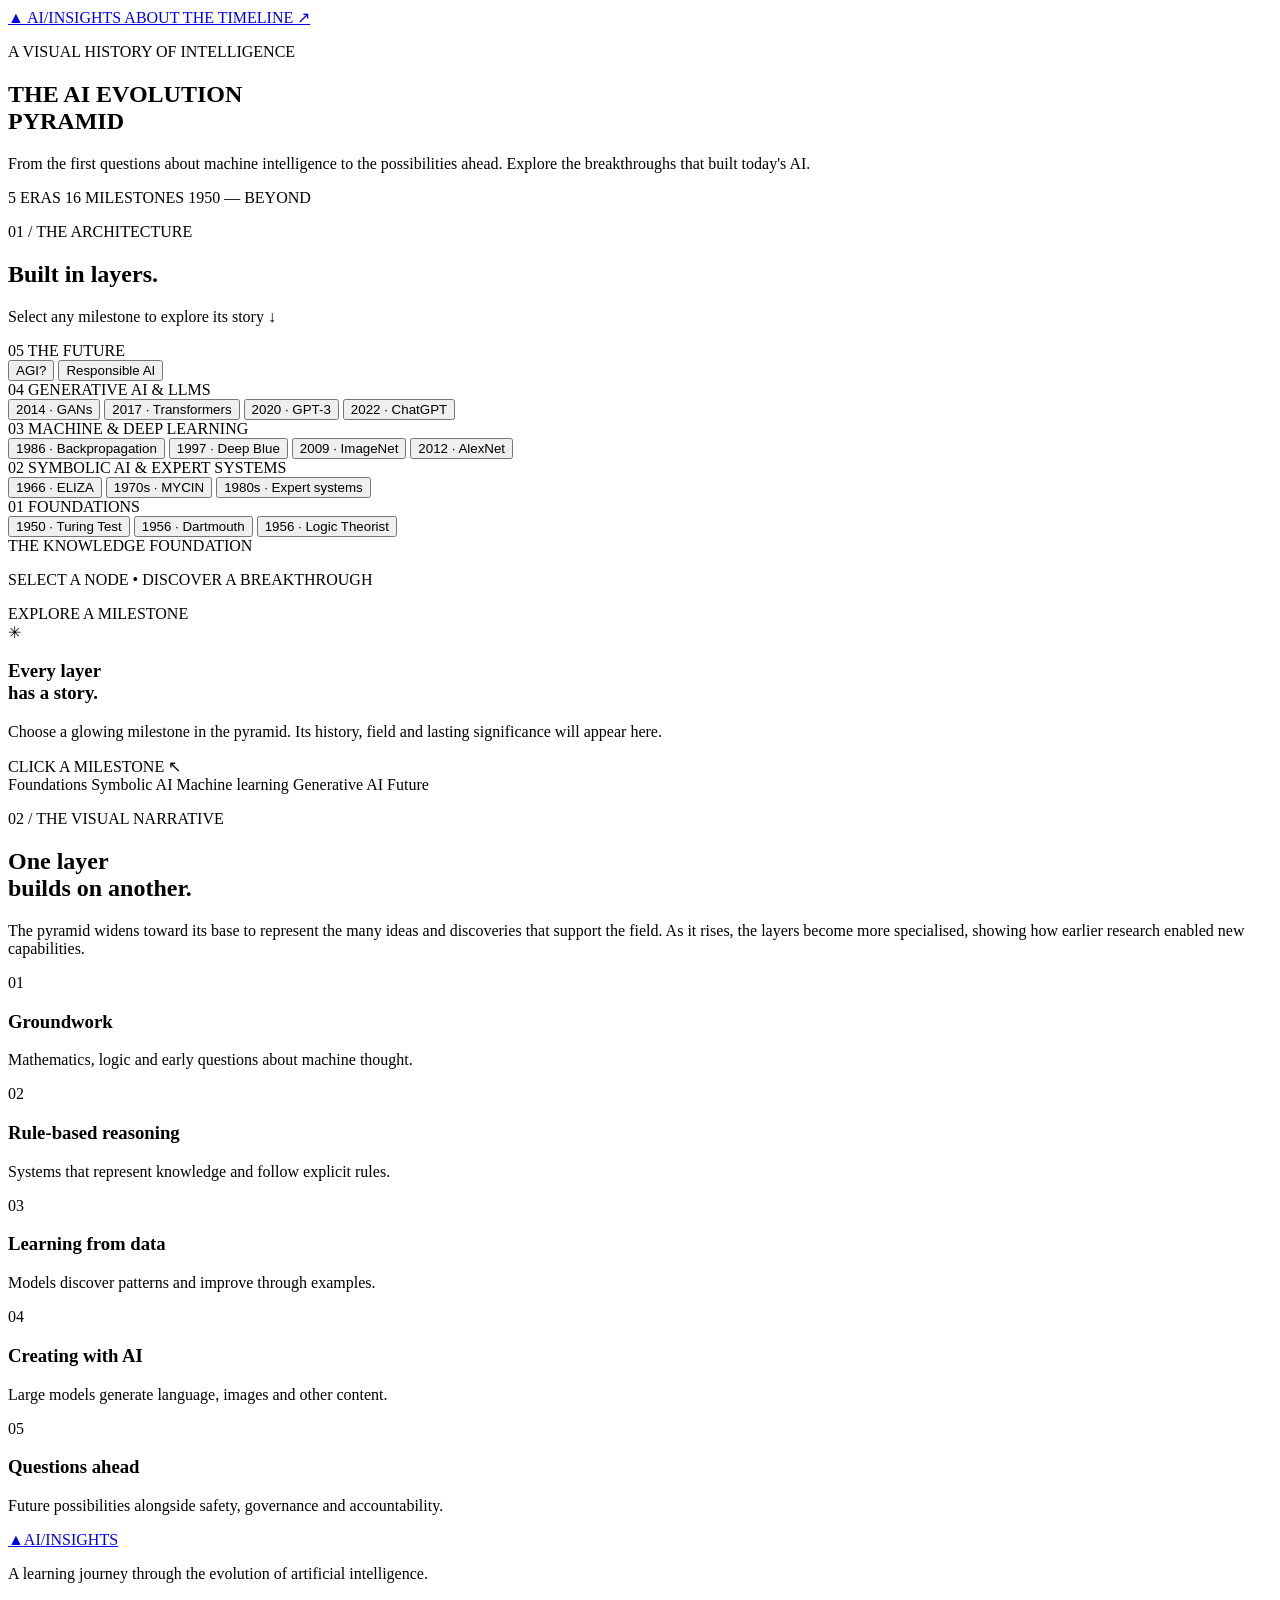
==== index.html @ 512c0566 "feat: add AI timeline pyramid interface" ====
<!doctype html>
<html lang="en">
<head>
  <meta charset="utf-8">
  <meta name="viewport" content="width=device-width, initial-scale=1">
  <meta name="description" content="Explore the evolution of artificial intelligence through an interactive five-layer timeline pyramid.">
  <meta name="theme-color" content="#070b18">
  <title>The AI Timeline Pyramid — From Foundations to the Future</title>
  <link rel="preconnect" href="https://fonts.googleapis.com">
  <link rel="preconnect" href="https://fonts.gstatic.com" crossorigin>
  <link href="https://fonts.googleapis.com/css2?family=DM+Mono:wght@400;500&family=Manrope:wght@400;500;600;700;800&display=swap" rel="stylesheet">
  <link rel="stylesheet" href="css/style.css">
  <script src="js/script.js" defer></script>
</head>
<body>
  <div class="ambient ambient-one" aria-hidden="true"></div>
  <div class="ambient ambient-two" aria-hidden="true"></div>
  <header class="site-header">
    <a class="brand" href="#top" aria-label="AI Timeline Pyramid home">
      <span class="brand-mark" aria-hidden="true">▲</span>
      <span>AI<span class="brand-muted">/</span>INSIGHTS</span>
    </a>
    <a class="header-link" href="#about">ABOUT THE TIMELINE <span aria-hidden="true">↗</span></a>
  </header>

  <main id="top">
    <section class="hero" aria-labelledby="page-title">
      <p class="eyebrow"><span class="eyebrow-line"></span> A VISUAL HISTORY OF INTELLIGENCE</p>
      <h1 id="page-title">THE AI <span>EVOLUTION</span><br>PYRAMID</h1>
      <p class="hero-copy">From the first questions about machine intelligence to the possibilities ahead. Explore the breakthroughs that built today's AI.</p>
      <div class="hero-meta">
        <span><i class="status-dot"></i> 5 ERAS</span>
        <span>16 MILESTONES</span>
        <span>1950 — BEYOND</span>
      </div>
    </section>

    <section class="explorer" aria-label="Interactive AI history pyramid">
      <div class="section-heading">
        <div>
          <p class="eyebrow">01 / THE ARCHITECTURE</p>
          <h2>Built in layers.</h2>
        </div>
        <p class="section-hint">Select any milestone to explore its story <span aria-hidden="true">↓</span></p>
      </div>

      <div class="explorer-grid">
        <div class="pyramid-stage">
          <div class="pyramid-orbit orbit-a" aria-hidden="true"></div>
          <div class="pyramid-orbit orbit-b" aria-hidden="true"></div>
          <div class="pyramid" id="pyramid">
            <div class="pyramid-tier tier-future" data-layer="future">
              <span class="tier-number">05</span>
              <span class="tier-name">THE FUTURE</span>
              <div class="milestone-list">
                <button class="milestone" data-event="agi">AGI?</button>
                <button class="milestone" data-event="responsible-ai">Responsible AI</button>
              </div>
            </div>
            <div class="pyramid-tier tier-generative" data-layer="generative">
              <span class="tier-number">04</span>
              <span class="tier-name">GENERATIVE AI &amp; LLMS</span>
              <div class="milestone-list">
                <button class="milestone" data-event="gans">2014 · GANs</button>
                <button class="milestone" data-event="transformer">2017 · Transformers</button>
                <button class="milestone" data-event="gpt3">2020 · GPT-3</button>
                <button class="milestone" data-event="chatgpt">2022 · ChatGPT</button>
              </div>
            </div>
            <div class="pyramid-tier tier-learning" data-layer="learning">
              <span class="tier-number">03</span>
              <span class="tier-name">MACHINE &amp; DEEP LEARNING</span>
              <div class="milestone-list">
                <button class="milestone" data-event="backprop">1986 · Backpropagation</button>
                <button class="milestone" data-event="deepblue">1997 · Deep Blue</button>
                <button class="milestone" data-event="imagenet">2009 · ImageNet</button>
                <button class="milestone" data-event="alexnet">2012 · AlexNet</button>
              </div>
            </div>
            <div class="pyramid-tier tier-symbolic" data-layer="symbolic">
              <span class="tier-number">02</span>
              <span class="tier-name">SYMBOLIC AI &amp; EXPERT SYSTEMS</span>
              <div class="milestone-list">
                <button class="milestone" data-event="eliza">1966 · ELIZA</button>
                <button class="milestone" data-event="mycin">1970s · MYCIN</button>
                <button class="milestone" data-event="expert-systems">1980s · Expert systems</button>
              </div>
            </div>
            <div class="pyramid-tier tier-foundations" data-layer="foundations">
              <span class="tier-number">01</span>
              <span class="tier-name">FOUNDATIONS</span>
              <div class="milestone-list">
                <button class="milestone" data-event="turing">1950 · Turing Test</button>
                <button class="milestone" data-event="dartmouth">1956 · Dartmouth</button>
                <button class="milestone" data-event="logic-theorist">1956 · Logic Theorist</button>
              </div>
            </div>
          </div>
          <div class="pyramid-base" aria-hidden="true"><span>THE KNOWLEDGE FOUNDATION</span></div>
          <p class="pyramid-caption">SELECT A NODE <span>•</span> DISCOVER A BREAKTHROUGH</p>
        </div>

        <aside class="detail-panel" id="detail-panel" aria-live="polite" aria-atomic="true">
          <div class="panel-topline"><span class="panel-index">EXPLORE A MILESTONE</span><span class="panel-signal"></span></div>
          <div class="panel-placeholder" id="panel-placeholder">
            <div class="placeholder-icon" aria-hidden="true">✳</div>
            <h3>Every layer<br>has a story.</h3>
            <p>Choose a glowing milestone in the pyramid. Its history, field and lasting significance will appear here.</p>
            <span class="placeholder-instruction">CLICK A MILESTONE <span aria-hidden="true">↖</span></span>
          </div>
          <div class="event-detail" id="event-detail" hidden>
            <p class="event-era" id="event-era"></p>
            <p class="event-year" id="event-year"></p>
            <h3 id="event-title"></h3>
            <p class="event-description" id="event-description"></p>
            <div class="detail-divider"></div>
            <p class="detail-label">WHY IT MATTERS</p>
            <p class="event-impact" id="event-impact"></p>
            <div class="detail-footer"><span>AI FIELD</span><span id="event-field"></span></div>
          </div>
        </aside>
      </div>
      <div class="layer-legend" aria-label="Pyramid layer colour key">
        <span><i class="legend-dot dot-foundations"></i> Foundations</span>
        <span><i class="legend-dot dot-symbolic"></i> Symbolic AI</span>
        <span><i class="legend-dot dot-learning"></i> Machine learning</span>
        <span><i class="legend-dot dot-generative"></i> Generative AI</span>
        <span><i class="legend-dot dot-future"></i> Future</span>
      </div>
    </section>

    <section class="progression" id="about">
      <div class="progression-copy">
        <p class="eyebrow">02 / THE VISUAL NARRATIVE</p>
        <h2>One layer<br>builds on another.</h2>
        <p>The pyramid widens toward its base to represent the many ideas and discoveries that support the field. As it rises, the layers become more specialised, showing how earlier research enabled new capabilities.</p>
      </div>
      <div class="progression-notes">
        <article><span>01</span><div><h3>Groundwork</h3><p>Mathematics, logic and early questions about machine thought.</p></div></article>
        <article><span>02</span><div><h3>Rule-based reasoning</h3><p>Systems that represent knowledge and follow explicit rules.</p></div></article>
        <article><span>03</span><div><h3>Learning from data</h3><p>Models discover patterns and improve through examples.</p></div></article>
        <article><span>04</span><div><h3>Creating with AI</h3><p>Large models generate language, images and other content.</p></div></article>
        <article><span>05</span><div><h3>Questions ahead</h3><p>Future possibilities alongside safety, governance and accountability.</p></div></article>
      </div>
    </section>
  </main>

  <footer class="site-footer">
    <a class="brand" href="#top"><span class="brand-mark" aria-hidden="true">▲</span><span>AI<span class="brand-muted">/</span>INSIGHTS</span></a>
    <p>A learning journey through the evolution of artificial intelligence.</p>
    <a href="#top" class="back-top">BACK TO TOP ↑</a>
  </footer>
</body>
</html>
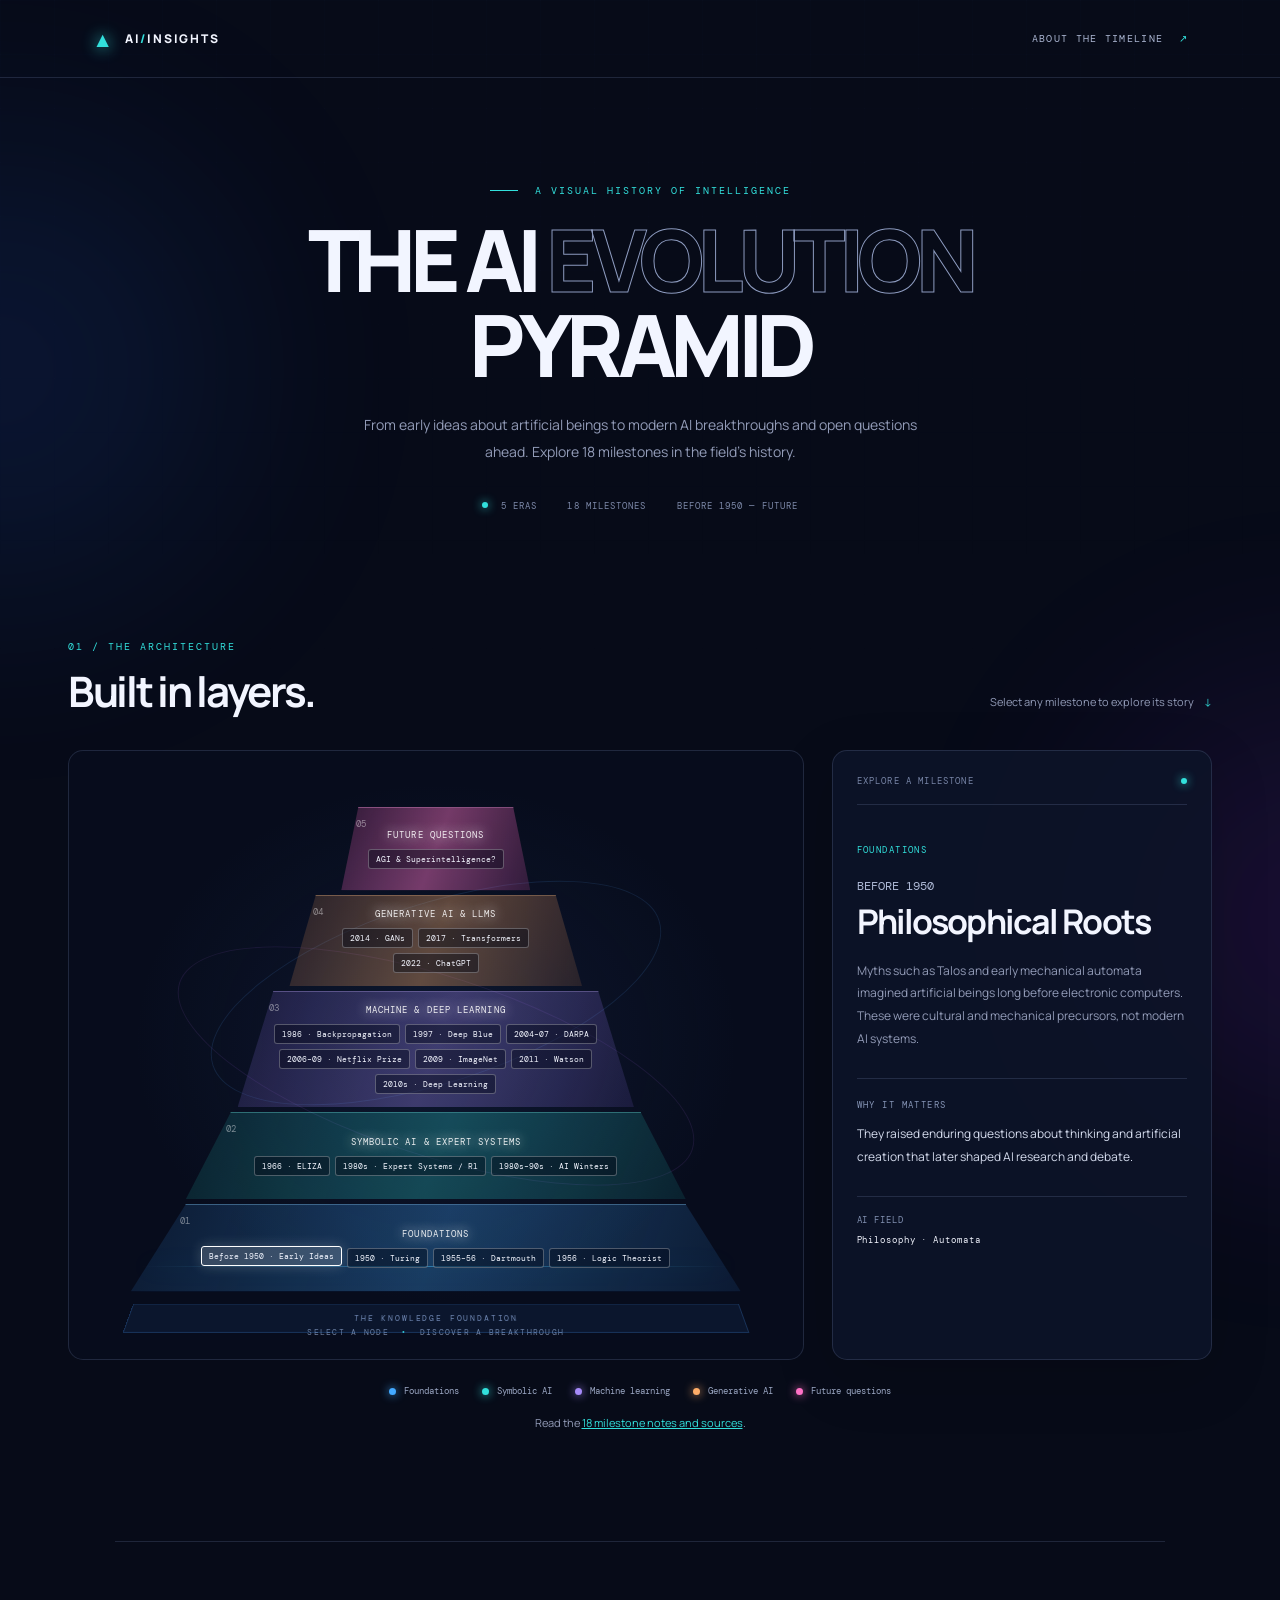
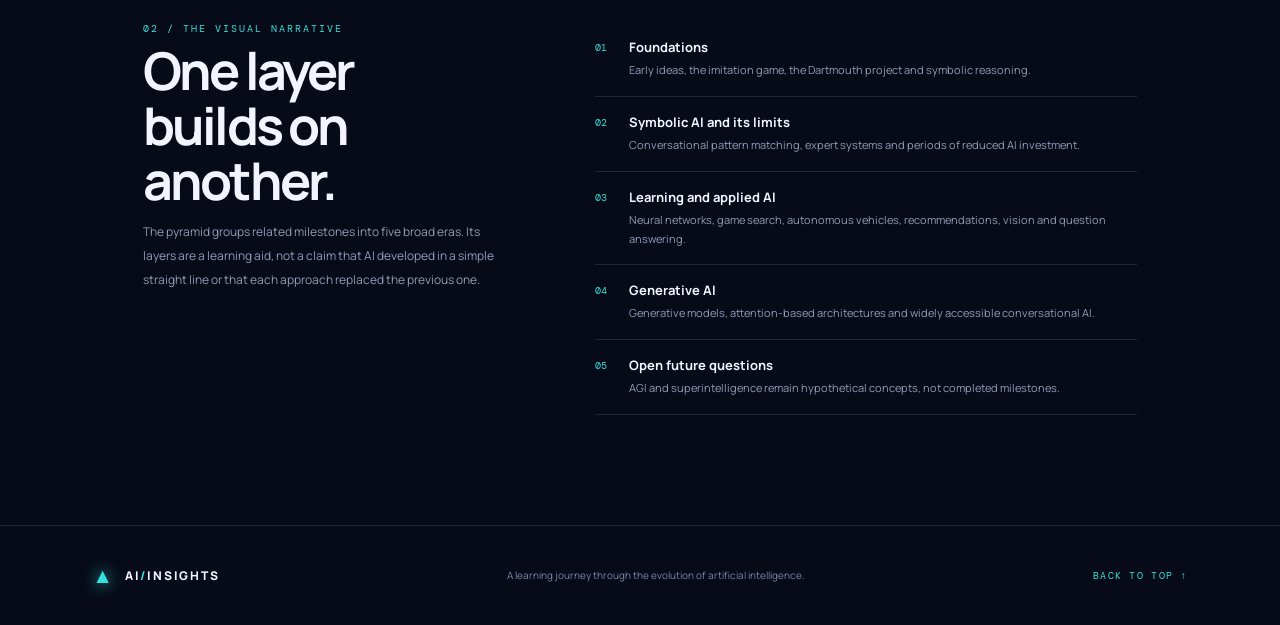
==== commit e58ff079: "content: align pyramid with 18 explanatory milestones" ====
--- a/index.html
+++ b/index.html
@@ -3,7 +3,7 @@
 <head>
   <meta charset="utf-8">
   <meta name="viewport" content="width=device-width, initial-scale=1">
-  <meta name="description" content="Explore the evolution of artificial intelligence through an interactive five-layer timeline pyramid.">
+  <meta name="description" content="Explore 18 milestones in the history of artificial intelligence through an interactive five-layer timeline pyramid.">
   <meta name="theme-color" content="#070b18">
   <title>The AI Timeline Pyramid — From Foundations to the Future</title>
   <link rel="preconnect" href="https://fonts.googleapis.com">
@@ -16,139 +16,52 @@
   <div class="ambient ambient-one" aria-hidden="true"></div>
   <div class="ambient ambient-two" aria-hidden="true"></div>
   <header class="site-header">
-    <a class="brand" href="#top" aria-label="AI Timeline Pyramid home">
-      <span class="brand-mark" aria-hidden="true">▲</span>
-      <span>AI<span class="brand-muted">/</span>INSIGHTS</span>
-    </a>
+    <a class="brand" href="#top" aria-label="AI Timeline Pyramid home"><span class="brand-mark" aria-hidden="true">▲</span><span>AI<span class="brand-muted">/</span>INSIGHTS</span></a>
     <a class="header-link" href="#about">ABOUT THE TIMELINE <span aria-hidden="true">↗</span></a>
   </header>
-
   <main id="top">
     <section class="hero" aria-labelledby="page-title">
       <p class="eyebrow"><span class="eyebrow-line"></span> A VISUAL HISTORY OF INTELLIGENCE</p>
       <h1 id="page-title">THE AI <span>EVOLUTION</span><br>PYRAMID</h1>
-      <p class="hero-copy">From the first questions about machine intelligence to the possibilities ahead. Explore the breakthroughs that built today's AI.</p>
-      <div class="hero-meta">
-        <span><i class="status-dot"></i> 5 ERAS</span>
-        <span>16 MILESTONES</span>
-        <span>1950 — BEYOND</span>
-      </div>
+      <p class="hero-copy">From early ideas about artificial beings to modern AI breakthroughs and open questions ahead. Explore 18 milestones in the field's history.</p>
+      <div class="hero-meta"><span><i class="status-dot"></i> 5 ERAS</span><span>18 MILESTONES</span><span>BEFORE 1950 — FUTURE</span></div>
     </section>
-
     <section class="explorer" aria-label="Interactive AI history pyramid">
-      <div class="section-heading">
-        <div>
-          <p class="eyebrow">01 / THE ARCHITECTURE</p>
-          <h2>Built in layers.</h2>
-        </div>
-        <p class="section-hint">Select any milestone to explore its story <span aria-hidden="true">↓</span></p>
-      </div>
-
+      <div class="section-heading"><div><p class="eyebrow">01 / THE ARCHITECTURE</p><h2>Built in layers.</h2></div><p class="section-hint">Select any milestone to explore its story <span aria-hidden="true">↓</span></p></div>
       <div class="explorer-grid">
         <div class="pyramid-stage">
-          <div class="pyramid-orbit orbit-a" aria-hidden="true"></div>
-          <div class="pyramid-orbit orbit-b" aria-hidden="true"></div>
+          <div class="pyramid-orbit orbit-a" aria-hidden="true"></div><div class="pyramid-orbit orbit-b" aria-hidden="true"></div>
           <div class="pyramid" id="pyramid">
-            <div class="pyramid-tier tier-future" data-layer="future">
-              <span class="tier-number">05</span>
-              <span class="tier-name">THE FUTURE</span>
-              <div class="milestone-list">
-                <button class="milestone" data-event="agi">AGI?</button>
-                <button class="milestone" data-event="responsible-ai">Responsible AI</button>
-              </div>
-            </div>
-            <div class="pyramid-tier tier-generative" data-layer="generative">
-              <span class="tier-number">04</span>
-              <span class="tier-name">GENERATIVE AI &amp; LLMS</span>
-              <div class="milestone-list">
-                <button class="milestone" data-event="gans">2014 · GANs</button>
-                <button class="milestone" data-event="transformer">2017 · Transformers</button>
-                <button class="milestone" data-event="gpt3">2020 · GPT-3</button>
-                <button class="milestone" data-event="chatgpt">2022 · ChatGPT</button>
-              </div>
-            </div>
-            <div class="pyramid-tier tier-learning" data-layer="learning">
-              <span class="tier-number">03</span>
-              <span class="tier-name">MACHINE &amp; DEEP LEARNING</span>
-              <div class="milestone-list">
-                <button class="milestone" data-event="backprop">1986 · Backpropagation</button>
-                <button class="milestone" data-event="deepblue">1997 · Deep Blue</button>
-                <button class="milestone" data-event="imagenet">2009 · ImageNet</button>
-                <button class="milestone" data-event="alexnet">2012 · AlexNet</button>
-              </div>
-            </div>
-            <div class="pyramid-tier tier-symbolic" data-layer="symbolic">
-              <span class="tier-number">02</span>
-              <span class="tier-name">SYMBOLIC AI &amp; EXPERT SYSTEMS</span>
-              <div class="milestone-list">
-                <button class="milestone" data-event="eliza">1966 · ELIZA</button>
-                <button class="milestone" data-event="mycin">1970s · MYCIN</button>
-                <button class="milestone" data-event="expert-systems">1980s · Expert systems</button>
-              </div>
-            </div>
-            <div class="pyramid-tier tier-foundations" data-layer="foundations">
-              <span class="tier-number">01</span>
-              <span class="tier-name">FOUNDATIONS</span>
-              <div class="milestone-list">
-                <button class="milestone" data-event="turing">1950 · Turing Test</button>
-                <button class="milestone" data-event="dartmouth">1956 · Dartmouth</button>
-                <button class="milestone" data-event="logic-theorist">1956 · Logic Theorist</button>
-              </div>
-            </div>
+            <div class="pyramid-tier tier-future" data-layer="future"><span class="tier-number">05</span><span class="tier-name">FUTURE QUESTIONS</span><div class="milestone-list"><button class="milestone" data-event="agi">AGI &amp; Superintelligence?</button></div></div>
+            <div class="pyramid-tier tier-generative" data-layer="generative"><span class="tier-number">04</span><span class="tier-name">GENERATIVE AI &amp; LLMS</span><div class="milestone-list"><button class="milestone" data-event="gans">2014 · GANs</button><button class="milestone" data-event="transformer">2017 · Transformers</button><button class="milestone" data-event="chatgpt">2022 · ChatGPT</button></div></div>
+            <div class="pyramid-tier tier-learning" data-layer="learning"><span class="tier-number">03</span><span class="tier-name">MACHINE &amp; DEEP LEARNING</span><div class="milestone-list">
+              <button class="milestone" data-event="backprop">1986 · Backpropagation</button><button class="milestone" data-event="deepblue">1997 · Deep Blue</button><button class="milestone" data-event="darpa">2004–07 · DARPA</button><button class="milestone" data-event="netflix-prize">2006–09 · Netflix Prize</button><button class="milestone" data-event="imagenet">2009 · ImageNet</button><button class="milestone" data-event="watson">2011 · Watson</button><button class="milestone" data-event="deep-learning">2010s · Deep Learning</button>
+            </div></div>
+            <div class="pyramid-tier tier-symbolic" data-layer="symbolic"><span class="tier-number">02</span><span class="tier-name">SYMBOLIC AI &amp; EXPERT SYSTEMS</span><div class="milestone-list"><button class="milestone" data-event="eliza">1966 · ELIZA</button><button class="milestone" data-event="expert-systems">1980s · Expert Systems / R1</button><button class="milestone" data-event="ai-winters">1980s–90s · AI Winters</button></div></div>
+            <div class="pyramid-tier tier-foundations" data-layer="foundations"><span class="tier-number">01</span><span class="tier-name">FOUNDATIONS</span><div class="milestone-list"><button class="milestone" data-event="roots">Before 1950 · Early Ideas</button><button class="milestone" data-event="turing">1950 · Turing</button><button class="milestone" data-event="dartmouth">1955–56 · Dartmouth</button><button class="milestone" data-event="logic-theorist">1956 · Logic Theorist</button></div></div>
           </div>
-          <div class="pyramid-base" aria-hidden="true"><span>THE KNOWLEDGE FOUNDATION</span></div>
-          <p class="pyramid-caption">SELECT A NODE <span>•</span> DISCOVER A BREAKTHROUGH</p>
+          <div class="pyramid-base" aria-hidden="true"><span>THE KNOWLEDGE FOUNDATION</span></div><p class="pyramid-caption">SELECT A NODE <span>•</span> DISCOVER A BREAKTHROUGH</p>
         </div>
-
         <aside class="detail-panel" id="detail-panel" aria-live="polite" aria-atomic="true">
           <div class="panel-topline"><span class="panel-index">EXPLORE A MILESTONE</span><span class="panel-signal"></span></div>
-          <div class="panel-placeholder" id="panel-placeholder">
-            <div class="placeholder-icon" aria-hidden="true">✳</div>
-            <h3>Every layer<br>has a story.</h3>
-            <p>Choose a glowing milestone in the pyramid. Its history, field and lasting significance will appear here.</p>
-            <span class="placeholder-instruction">CLICK A MILESTONE <span aria-hidden="true">↖</span></span>
-          </div>
-          <div class="event-detail" id="event-detail" hidden>
-            <p class="event-era" id="event-era"></p>
-            <p class="event-year" id="event-year"></p>
-            <h3 id="event-title"></h3>
-            <p class="event-description" id="event-description"></p>
-            <div class="detail-divider"></div>
-            <p class="detail-label">WHY IT MATTERS</p>
-            <p class="event-impact" id="event-impact"></p>
-            <div class="detail-footer"><span>AI FIELD</span><span id="event-field"></span></div>
-          </div>
+          <div class="panel-placeholder" id="panel-placeholder"><div class="placeholder-icon" aria-hidden="true">✳</div><h3>Every layer<br>has a story.</h3><p>Choose a milestone in the pyramid. Its history, field and lasting significance will appear here.</p><span class="placeholder-instruction">SELECT A MILESTONE <span aria-hidden="true">↖</span></span></div>
+          <div class="event-detail" id="event-detail" hidden><p class="event-era" id="event-era"></p><p class="event-year" id="event-year"></p><h3 id="event-title"></h3><p class="event-description" id="event-description"></p><div class="detail-divider"></div><p class="detail-label">WHY IT MATTERS</p><p class="event-impact" id="event-impact"></p><div class="detail-footer"><span>AI FIELD</span><span id="event-field"></span></div></div>
         </aside>
       </div>
-      <div class="layer-legend" aria-label="Pyramid layer colour key">
-        <span><i class="legend-dot dot-foundations"></i> Foundations</span>
-        <span><i class="legend-dot dot-symbolic"></i> Symbolic AI</span>
-        <span><i class="legend-dot dot-learning"></i> Machine learning</span>
-        <span><i class="legend-dot dot-generative"></i> Generative AI</span>
-        <span><i class="legend-dot dot-future"></i> Future</span>
-      </div>
+      <div class="layer-legend" aria-label="Pyramid layer colour key"><span><i class="legend-dot dot-foundations"></i> Foundations</span><span><i class="legend-dot dot-symbolic"></i> Symbolic AI</span><span><i class="legend-dot dot-learning"></i> Machine learning</span><span><i class="legend-dot dot-generative"></i> Generative AI</span><span><i class="legend-dot dot-future"></i> Future questions</span></div>
+      <p class="section-hint" style="text-align:center;margin-top:18px;">Read the <a href="explanatory_notes.md" style="color:var(--cyan);">18 milestone notes and sources</a>.</p>
     </section>
-
     <section class="progression" id="about">
-      <div class="progression-copy">
-        <p class="eyebrow">02 / THE VISUAL NARRATIVE</p>
-        <h2>One layer<br>builds on another.</h2>
-        <p>The pyramid widens toward its base to represent the many ideas and discoveries that support the field. As it rises, the layers become more specialised, showing how earlier research enabled new capabilities.</p>
-      </div>
+      <div class="progression-copy"><p class="eyebrow">02 / THE VISUAL NARRATIVE</p><h2>One layer<br>builds on another.</h2><p>The pyramid groups related milestones into five broad eras. Its layers are a learning aid, not a claim that AI developed in a simple straight line or that each approach replaced the previous one.</p></div>
       <div class="progression-notes">
-        <article><span>01</span><div><h3>Groundwork</h3><p>Mathematics, logic and early questions about machine thought.</p></div></article>
-        <article><span>02</span><div><h3>Rule-based reasoning</h3><p>Systems that represent knowledge and follow explicit rules.</p></div></article>
-        <article><span>03</span><div><h3>Learning from data</h3><p>Models discover patterns and improve through examples.</p></div></article>
-        <article><span>04</span><div><h3>Creating with AI</h3><p>Large models generate language, images and other content.</p></div></article>
-        <article><span>05</span><div><h3>Questions ahead</h3><p>Future possibilities alongside safety, governance and accountability.</p></div></article>
+        <article><span>01</span><div><h3>Foundations</h3><p>Early ideas, the imitation game, the Dartmouth project and symbolic reasoning.</p></div></article>
+        <article><span>02</span><div><h3>Symbolic AI and its limits</h3><p>Conversational pattern matching, expert systems and periods of reduced AI investment.</p></div></article>
+        <article><span>03</span><div><h3>Learning and applied AI</h3><p>Neural networks, game search, autonomous vehicles, recommendations, vision and question answering.</p></div></article>
+        <article><span>04</span><div><h3>Generative AI</h3><p>Generative models, attention-based architectures and widely accessible conversational AI.</p></div></article>
+        <article><span>05</span><div><h3>Open future questions</h3><p>AGI and superintelligence remain hypothetical concepts, not completed milestones.</p></div></article>
       </div>
     </section>
   </main>
-
-  <footer class="site-footer">
-    <a class="brand" href="#top"><span class="brand-mark" aria-hidden="true">▲</span><span>AI<span class="brand-muted">/</span>INSIGHTS</span></a>
-    <p>A learning journey through the evolution of artificial intelligence.</p>
-    <a href="#top" class="back-top">BACK TO TOP ↑</a>
-  </footer>
+  <footer class="site-footer"><a class="brand" href="#top"><span class="brand-mark" aria-hidden="true">▲</span><span>AI<span class="brand-muted">/</span>INSIGHTS</span></a><p>A learning journey through the evolution of artificial intelligence.</p><a href="#top" class="back-top">BACK TO TOP ↑</a></footer>
 </body>
 </html>
--- a/css/style.css
+++ b/css/style.css
@@ -0,0 +1,133 @@
+:root {
+  color-scheme: dark;
+  --bg: #070b18;
+  --panel: rgba(13, 20, 40, .88);
+  --text: #f2f5ff;
+  --muted: #929bb7;
+  --line: rgba(159, 178, 232, .16);
+  --blue: #43a9ff;
+  --cyan: #32e0dc;
+  --purple: #a78bfa;
+  --orange: #ffad68;
+  --pink: #ff72c6;
+}
+* { box-sizing: border-box; }
+html { scroll-behavior: smooth; }
+body { margin: 0; min-width: 320px; background: var(--bg); color: var(--text); font-family: "Manrope", sans-serif; overflow-x: hidden; }
+body::before { content: ""; position: fixed; inset: 0; pointer-events: none; opacity: .19; background-image: linear-gradient(rgba(122,150,220,.08) 1px, transparent 1px), linear-gradient(90deg, rgba(122,150,220,.08) 1px, transparent 1px); background-size: 54px 54px; mask-image: linear-gradient(to bottom, black, transparent 85%); }
+.ambient { position: absolute; width: 440px; height: 440px; border-radius: 50%; filter: blur(120px); opacity: .12; pointer-events: none; }
+.ambient-one { top: 150px; left: -220px; background: #276cff; }
+.ambient-two { top: 700px; right: -260px; background: #a22fff; }
+.site-header, main, .site-footer { position: relative; z-index: 1; }
+.site-header { height: 78px; padding: 0 7.2%; display: flex; align-items: center; justify-content: space-between; border-bottom: 1px solid var(--line); }
+.brand { display: inline-flex; gap: 10px; align-items: center; color: var(--text); text-decoration: none; font-size: 12px; font-weight: 800; letter-spacing: .15em; }
+.brand-mark { color: var(--cyan); font-size: 21px; text-shadow: 0 0 15px var(--cyan); }
+.brand-muted { color: var(--cyan); }
+.header-link, .back-top { color: #aab5d1; text-decoration: none; font: 10px "DM Mono", monospace; letter-spacing: .13em; }
+.header-link span { color: var(--cyan); margin-left: 8px; }
+.hero { max-width: 1080px; margin: auto; padding: 106px 28px 88px; text-align: center; }
+.eyebrow { margin: 0 0 20px; color: var(--cyan); font: 10px "DM Mono", monospace; letter-spacing: .2em; }
+.eyebrow-line { display: inline-block; width: 28px; height: 1px; margin: 0 9px 3px 0; background: var(--cyan); }
+h1 { margin: 0; font-size: clamp(42px, 7.6vw, 86px); line-height: .99; letter-spacing: -.075em; font-weight: 800; }
+h1 span { color: transparent; -webkit-text-stroke: 1px #8d9bbf; }
+.hero-copy { max-width: 570px; margin: 25px auto 0; color: var(--muted); font-size: 14px; line-height: 1.9; }
+.hero-meta { display: flex; justify-content: center; gap: 30px; margin-top: 35px; color: #7d89a9; font: 9px "DM Mono", monospace; letter-spacing: .12em; }
+.status-dot, .panel-signal { display: inline-block; width: 6px; height: 6px; margin: 0 7px 1px 0; border-radius: 50%; background: var(--cyan); box-shadow: 0 0 10px var(--cyan); }
+.explorer { max-width: 1200px; margin: 0 auto; padding: 40px 28px 100px; }
+.section-heading { display: flex; justify-content: space-between; align-items: end; margin-bottom: 30px; }
+.section-heading .eyebrow, .progression .eyebrow { margin-bottom: 9px; }
+h2 { margin: 0; font-size: clamp(28px, 4vw, 42px); letter-spacing: -.055em; }
+.section-hint { color: var(--muted); font-size: 11px; }
+.section-hint span { color: var(--cyan); margin-left: 8px; }
+.explorer-grid { display: grid; grid-template-columns: minmax(0, 1.45fr) minmax(280px, .75fr); gap: 28px; align-items: stretch; }
+.pyramid-stage { min-height: 610px; position: relative; display: flex; flex-direction: column; align-items: center; justify-content: center; overflow: hidden; border: 1px solid var(--line); border-radius: 15px; background: radial-gradient(ellipse at 50% 48%, rgba(34, 65, 125, .2), transparent 58%), rgba(9, 15, 31, .65); }
+.pyramid-stage::before { content: ""; position: absolute; width: 80%; height: 1px; bottom: 92px; background: linear-gradient(90deg, transparent, rgba(68, 206, 255, .45), transparent); box-shadow: 0 0 25px rgba(68,206,255,.3); }
+.pyramid-orbit { position: absolute; width: 470px; height: 180px; border: 1px solid rgba(86, 163, 255, .13); border-radius: 50%; transform: rotate(-18deg); }
+.orbit-a { top: 25%; }
+.orbit-b { top: 37%; width: 540px; transform: rotate(18deg); border-color: rgba(185, 113, 255, .1); }
+.pyramid { position: relative; z-index: 1; width: min(100%, 630px); display: flex; flex-direction: column; align-items: center; gap: 5px; padding: 30px 10px 0; perspective: 800px; }
+.pyramid-tier { position: relative; display: flex; flex-direction: column; align-items: center; justify-content: center; min-height: 87px; padding: 12px 22px 13px; clip-path: polygon(9% 0, 91% 0, 100% 100%, 0 100%); border: 0; text-align: center; transition: filter .25s, transform .25s; }
+.pyramid-tier::before { content: ""; position: absolute; inset: 0; pointer-events: none; opacity: .75; }
+.pyramid-tier:hover { filter: brightness(1.25); }
+.tier-future { width: 31%; min-width: 170px; min-height: 83px; background: linear-gradient(110deg, rgba(255,91,187,.17), rgba(255,114,198,.44), rgba(255,91,187,.16)); border-top: 1px solid rgba(255,151,220,.85); box-shadow: 0 0 28px rgba(255,91,187,.2); }
+.tier-generative { width: 48%; background: linear-gradient(110deg, rgba(255,150,85,.12), rgba(255,173,104,.35), rgba(255,150,85,.12)); border-top: 1px solid rgba(255,190,130,.75); }
+.tier-learning { width: 65%; background: linear-gradient(110deg, rgba(151,115,255,.12), rgba(167,139,250,.32), rgba(151,115,255,.12)); border-top: 1px solid rgba(193,169,255,.75); }
+.tier-symbolic { width: 82%; background: linear-gradient(110deg, rgba(35,218,209,.1), rgba(50,224,220,.27), rgba(35,218,209,.1)); border-top: 1px solid rgba(111,255,246,.7); }
+.tier-foundations { width: 100%; background: linear-gradient(110deg, rgba(53,145,255,.1), rgba(67,169,255,.3), rgba(53,145,255,.1)); border-top: 1px solid rgba(128,202,255,.8); box-shadow: 0 12px 35px rgba(42,131,255,.13); }
+.tier-number { position: absolute; left: 8%; top: 10px; color: rgba(255,255,255,.45); font: 9px "DM Mono", monospace; }
+.tier-name { margin-bottom: 8px; color: rgba(255,255,255,.9); font: 9px "DM Mono", monospace; letter-spacing: .12em; text-shadow: 0 0 12px currentColor; }
+.milestone-list { display: flex; flex-wrap: wrap; justify-content: center; gap: 5px; }
+.milestone { border: 1px solid rgba(255,255,255,.28); border-radius: 3px; padding: 4px 7px; background: rgba(4,9,22,.43); color: #f3f6ff; font: 8px "DM Mono", monospace; cursor: pointer; transition: background .2s, border-color .2s, transform .2s, box-shadow .2s; }
+.milestone:hover, .milestone:focus-visible, .milestone.is-selected { outline: none; background: rgba(255,255,255,.17); border-color: white; transform: translateY(-2px); box-shadow: 0 0 13px rgba(255,255,255,.2); }
+.pyramid-base { position: relative; z-index: 1; width: 84%; margin-top: 12px; padding: 9px; border: 1px solid rgba(75,155,255,.2); background: rgba(35,91,164,.12); color: #7189b5; text-align: center; font: 8px "DM Mono", monospace; letter-spacing: .23em; transform: perspective(180px) rotateX(12deg); }
+.pyramid-caption { position: absolute; bottom: 22px; margin: 0; color: #71809f; font: 8px "DM Mono", monospace; letter-spacing: .16em; }
+.pyramid-caption span { color: var(--cyan); padding: 0 6px; }
+.detail-panel { min-height: 610px; padding: 24px; border: 1px solid var(--line); border-radius: 15px; background: var(--panel); box-shadow: 0 18px 60px rgba(0,0,0,.15); }
+.panel-topline { display: flex; align-items: center; justify-content: space-between; padding-bottom: 17px; border-bottom: 1px solid var(--line); color: #7886a8; font: 9px "DM Mono", monospace; letter-spacing: .13em; }
+.panel-signal { margin: 0; }
+.panel-placeholder { display: flex; flex-direction: column; align-items: flex-start; justify-content: center; min-height: 515px; }
+.placeholder-icon { color: var(--cyan); font-size: 34px; text-shadow: 0 0 25px var(--cyan); }
+.panel-placeholder h3 { margin: 22px 0 13px; font-size: 32px; line-height: 1.15; letter-spacing: -.05em; }
+.panel-placeholder p, .event-description, .event-impact { color: var(--muted); font-size: 12px; line-height: 1.9; }
+.placeholder-instruction { margin-top: 28px; color: var(--cyan); font: 9px "DM Mono", monospace; letter-spacing: .14em; }
+.placeholder-instruction span { margin-left: 8px; }
+.event-detail { padding-top: 30px; }
+.event-era, .detail-label { color: var(--cyan); font: 9px "DM Mono", monospace; letter-spacing: .16em; }
+.event-year { margin: 22px 0 8px; color: #aeb9d6; font: 12px "DM Mono", monospace; }
+.event-detail h3 { margin: 0; font-size: clamp(24px, 3vw, 34px); line-height: 1.12; letter-spacing: -.055em; }
+.event-description { margin-top: 19px; }
+.detail-divider { height: 1px; margin: 27px 0 20px; background: var(--line); }
+.detail-label { color: #8594b6; }
+.event-impact { color: #d4dbed; }
+.detail-footer { display: flex; flex-direction: column; gap: 8px; margin-top: 28px; padding-top: 17px; border-top: 1px solid var(--line); color: #8190b1; font: 9px "DM Mono", monospace; letter-spacing: .1em; }
+.detail-footer span:last-child { color: var(--text); }
+.layer-legend { display: flex; flex-wrap: wrap; justify-content: center; gap: 23px; padding: 25px 10px 0; color: #9ba7c3; font: 9px "DM Mono", monospace; }
+.layer-legend span { display: inline-flex; align-items: center; gap: 8px; }
+.legend-dot { width: 7px; height: 7px; border-radius: 50%; box-shadow: 0 0 10px currentColor; }
+.dot-foundations { background: var(--blue); color: var(--blue); }.dot-symbolic { background: var(--cyan); color: var(--cyan); }.dot-learning { background: var(--purple); color: var(--purple); }.dot-generative { background: var(--orange); color: var(--orange); }.dot-future { background: var(--pink); color: var(--pink); }
+.progression { max-width: 1050px; margin: 0 auto; padding: 80px 28px 110px; display: grid; grid-template-columns: .8fr 1.2fr; gap: 90px; border-top: 1px solid var(--line); }
+.progression-copy h2 { font-size: clamp(34px, 4.5vw, 52px); line-height: 1.05; }
+.progression-copy > p:last-child { color: var(--muted); font-size: 12px; line-height: 2; }
+.progression-notes article { display: flex; gap: 22px; padding: 16px 0; border-bottom: 1px solid var(--line); }
+.progression-notes article > span { color: var(--cyan); font: 10px "DM Mono", monospace; padding-top: 3px; }
+.progression-notes h3 { margin: 0 0 5px; font-size: 13px; }
+.progression-notes p { margin: 0; color: var(--muted); font-size: 11px; line-height: 1.7; }
+.site-footer { min-height: 100px; padding: 25px 7.2%; display: flex; align-items: center; justify-content: space-between; gap: 20px; border-top: 1px solid var(--line); }
+.site-footer p { color: #7885a3; font-size: 10px; }
+.back-top { color: var(--cyan); }
+[hidden] { display: none !important; }
+@media (max-width: 850px) {
+  .explorer-grid { grid-template-columns: 1fr; }
+  .pyramid-stage { min-height: 570px; }
+  .detail-panel { min-height: 390px; }
+  .panel-placeholder { min-height: 300px; }
+  .event-detail { padding-bottom: 12px; }
+  .progression { gap: 40px; }
+}
+@media (max-width: 560px) {
+  .site-header { height: 65px; padding: 0 20px; }
+  .header-link { font-size: 8px; }
+  .hero { padding: 78px 22px 65px; }
+  .hero-meta { gap: 12px; flex-wrap: wrap; font-size: 8px; }
+  .explorer { padding: 25px 14px 70px; }
+  .section-heading { align-items: flex-start; flex-direction: column; gap: 10px; }
+  .section-hint { margin: 0; }
+  .pyramid-stage { min-height: 530px; padding: 20px 5px; }
+  .pyramid { padding: 20px 2px 0; gap: 5px; }
+  .pyramid-tier { min-height: 88px; padding: 12px 8px; }
+  .tier-future { min-width: 145px; width: 43%; }
+  .tier-generative { width: 61%; }
+  .tier-learning { width: 78%; }
+  .tier-symbolic { width: 91%; }
+  .tier-foundations { width: 100%; }
+  .tier-name { font-size: 7px; letter-spacing: .07em; }
+  .tier-number { left: 7%; font-size: 7px; }
+  .milestone { padding: 4px 5px; font-size: 7px; }
+  .pyramid-caption { font-size: 7px; }
+  .layer-legend { justify-content: flex-start; gap: 13px; font-size: 8px; }
+  .detail-panel { padding: 19px; }
+  .progression { grid-template-columns: 1fr; padding: 65px 23px 75px; gap: 25px; }
+  .site-footer { padding: 25px 20px; flex-wrap: wrap; }
+  .site-footer p { order: 3; width: 100%; }
+}
+@media (prefers-reduced-motion: reduce) { *, *::before, *::after { scroll-behavior: auto !important; transition-duration: .01ms !important; } }
